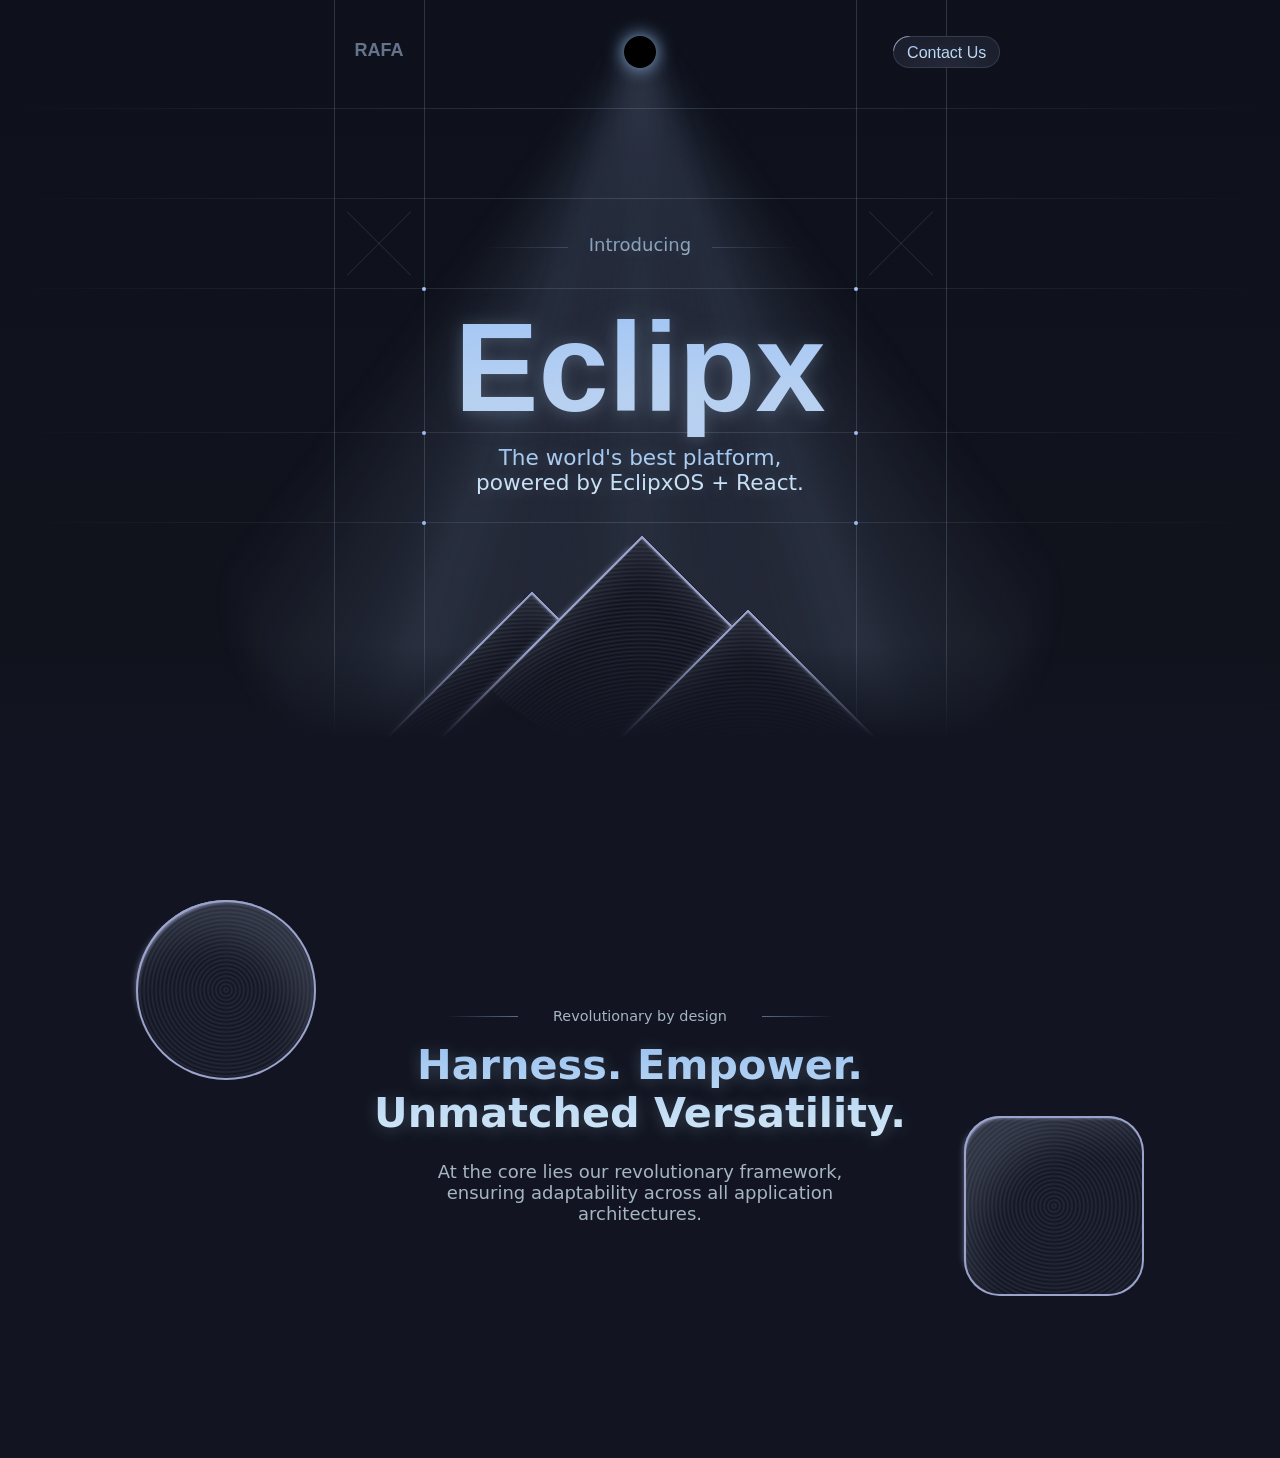
==== index.html @ f361f595 "add css and js" ====
<!DOCTYPE html>
<html lang="fr" dir="ltr">
  <head>
    <meta charset="utf-8">
    <title>test</title>
    <link rel="stylesheet" href="style.css">
  </head>
  <body>
    <!-- design inspired by https://www.authkit.com/ -->
<div class="header">
  <h2><a href="https://codepen.io/RAFA3L" target="_blank" rel="noopener noreferrer">RAFA</a></h2>
  <div class="mid-spot" onclick="document.body.classList.toggle('gold');"></div>
  <button class="contact-btn">
    <span class="glow"></span>
    <span class="contact-btn-content">Contact Us</span>
  </button>

  <div class="spotlight">
    <div></div>
    <div></div>
    <div></div>
  </div>
</div>

<canvas id="particleCanvas"></canvas>

<div class="accent-lines">
  <div>
    <div></div>
    <div></div>
    <div></div>
    <div></div>
    <div></div>
  </div>
  <div>
    <div></div>
    <div></div>
    <div></div>
    <div></div>
  </div>
</div>
<div class="heroSubP">
  <p>Introducing</p>
</div>
<div class="hero">
  <div class="heroT">
    <h2>Eclipx</h2>
    <h2>Eclipx</h2>
  </div>
</div>
<p class="heroP">The world's best platform, <br>
  powered by EclipxOS + React.</p>
<div class="mountains">
  <div></div>
  <div></div>
  <div></div>
</div>
<div class="hero-spacer"></div>

<div class="content-section">
  <div class="content-acc">
    <div></div>
    <div></div>
  </div>
  <p class="subt">Revolutionary by design</p>
  <h3 class="title">Harness. Empower.<br>
    Unmatched Versatility.</h3>
  <p class="subp">At the core lies our revolutionary framework, <br>ensuring adaptability across all application architectures.</p>
</div>
  </body>
</html>
---- style.css ----
@import url('https://fonts.cdnfonts.com/css/hubot-sans');
*{ box-sizing: border-box; -webkit-font-smoothing: antialiased; text-rendering: optimizeLegibility; scroll-behavior: smooth;}
html, body { height: 100%; }

html::-webkit-scrollbar { display: none; }
html { -ms-overflow-style: none; scrollbar-width: none; }

body {
    margin: 0;
    font-family: Untitled Sans, system-ui, -apple-system, BlinkMacSystemFont, Segoe UI, Roboto, Oxygen, Ubuntu, Cantarell, Open Sans, Helvetica Neue, sans-serif;
    background: #05060f linear-gradient(0deg,rgba(216,236,248,.06),rgba(152,192,239,.06));

    font-size: max(calc(var(--_size) * 0.03), 10px);
    --_factor: min(600px, 80vh);
    --_size: min(var(--_factor), 80vw);
}

body.gold .header h2 ,
body.gold p,
body.gold > * > * :not(.contact-btn) {
    filter: invert(1) brightness(4.7);
}
body.gold .header h2 a{
    filter: hue-rotate(0deg);
}
body.gold canvas {
    filter: drop-shadow(2em 4em 0px #d8bd10) drop-shadow(-8em -14em 0px #d8bd10);
}
body.gold .header .spotlight {
    filter: invert(1) brightness(4.7) opacity(0.5);
}
body.gold .mountains > div {
    box-shadow:
    -1em -0.2em 0.4em -1.1em #c2ccff,
    inset 0em 0em 0em 2px #d8a910,
    inset 0.2em 0.3em 0.2em -0.2em #c2ccff,
    inset 10.2em 10.3em 2em -10em #d4e6ff2f;
}

body.gold .content-section,
body.gold .content-section ::before,
body.gold .content-section ::after{
    filter: invert(1) brightness(4.4) opacity(1);
}

h2 {
    font-family: 'Hubot-Sans', sans-serif;
}
h2, p {
    margin: 0; padding: 0;
}
h2 a {
    text-decoration: none;
    color: unset;
}

.header {
    display: flex; width: 100%;
    justify-content: center;
    color: #bad6f7;
    padding: 2em;
    position: absolute;
    top: 0; left: 0; right: 0; margin: 0 auto;

    opacity: 0;
    translate: 0 -1em;
    animation: load 2s ease-in 2s forwards, up 1.4s ease-out 2s forwards;
}
.header > :nth-child(1) {
    font-size: 1em;
    position: absolute; left: 0; right: 29em; margin: 0.2em auto;
    width: fit-content;
}
.header > :nth-child(2) {
    position: absolute; left: 0; right: 0; margin: 0 auto;
    width: fit-content;
}
.header > h2{
    opacity: 0.5;
    cursor: pointer;
    transition: opacity 0.04s ease-in-out;
}
.header > h2:hover {
    opacity: 1;
    text-shadow: 0 2px 16px rgba(174,207,242, 0.6);
    width: fit-content;
}

.header > div.mid-spot {
    width: 1.8em; height: 1.8em;
    border-radius: 50%;
    background: black;
    box-shadow: 0 0 1em 0 #98c0ef;
    cursor: pointer;
    transition: box-shadow 1s ease-in-out;
}
.header > div.mid-spot:hover {
    box-shadow: -0.3em 0.1em 0.2em 0 #d8bd10;
}
body.gold .header > div.mid-spot:hover {
    box-shadow: -0.3em 0.1em 0.2em 0 #98c0ef;
}

body.gold .header > div.mid-spot {
    box-shadow: 0 0 1em 0 #d8bd10;
}

.header > :nth-child(2):hover ~ .spotlight {
    animation: colorize 10s linear infinite;
}
@keyframes colorize {
    0%{filter: hue-rotate(0deg); }
    100% {filter: hue-rotate(-380deg);}
}

button.contact-btn {
    position: absolute; left: min(46em, 60vw); right: 0; margin: 0 auto;
    width: 8em; height: 2.4em;
    cursor: pointer;
    border-radius: 20em;
    border: none;
    transition: background 0.5s, transform 0.5s;

    border: 1px solid #c2ccff33;
    opacity: 1;
    padding-top: 0.3em;

    background: #121521;
    color: #9dc3f7;
    white-space:nowrap;
}
button.contact-btn::before {
    content: ''; display: block; position:absolute; left: 0; top:0; border-radius: 20em;
    width: 100%; height: 100%;
    background: #c2ccff91 radial-gradient(farthest-side at 50% 100%, #c2ccff, transparent);
    opacity: 0.1;
    transition: all 0.4s ease-in-out;
}
button.contact-btn:hover::before {
    background: #c2ccff1e radial-gradient(farthest-side at 50% 100%, #c2ccff, transparent);
    opacity: 0.3;
}
.contact-btn .glow {
    --border-width: 1px;
    --loop-cycle: 24s;
    position: absolute;
    inset: calc(var(--border-width)* -1);
    border-radius: 50px;
    border: var(--border-width) solid transparent;
    -webkit-mask: linear-gradient(transparent, transparent), linear-gradient(white, white);
    mask: linear-gradient(transparent, transparent), linear-gradient(white, white);
    -webkit-mask-clip: padding-box, border-box;
    mask-clip: padding-box, border-box;
    -webkit-mask-composite: source-in, xor;
    mask-composite: intersect;
    pointer-events: none;
}
button.contact-btn:hover .glow {
    --loop-cycle: 2s;
}
.contact-btn .glow::after, .contact-btn .glow::before {
    content: "";
    height: 100%;
    offset-anchor: 100% 50%;
    background: radial-gradient(circle at 50% 50%, hsla(0, 0%, 100%, 0.75), transparent 50%), radial-gradient(circle at 50% 50%, #c2ccff 50%, transparent);
    opacity: 0.4;
    offset-path: rect(0 100% 100% 0 round 33px);
    position: absolute;
    display: inline-block;
    -webkit-animation: loop 4s linear infinite;
    animation: loop var(--loop-cycle) linear infinite;
    aspect-ratio: 1 / 1;
    transition: opacity 1s ease-in-out;
}
.contact-btn .glow::before {
    animation-delay: calc( var(--loop-cycle) / -2 );
}
@keyframes loop {
    100% {
        offset-distance: 100%;
    }
}
.contact-btn-content {
    background: linear-gradient(0deg, #d8ecf8, #98c0ef);
    background-clip: text;
    -webkit-text-fill-color: transparent;
    font-size: 1.2em;
    line-height: 142%;
}
button.contact-btn:hover .glow::after, button.contact-btn:hover .glow::before {
    opacity: 0.6;
}
@keyframes btn-rot {
    0% { rotate: 0deg; }
    100% { rotate: 360deg; }
}

.header .spotlight {
    pointer-events: none;
    position: absolute; left: 0; right: 0; top:0; margin: 0 auto;
    transition: filter 1s ease-in-out;

    height: 42em; width: 100%;
    overflow: hidden;
}
.header .spotlight > div {
    border-radius: 0 0 50% 50%;
    position: absolute; left: 0; right: 0; margin: 0 auto;
    top: 3em;
    width: 30em; height: max(42em, 86vh);
    background-image: conic-gradient(from 0deg at 50% -5%, transparent 45%, rgba(124, 145, 182, .3) 49%, rgba(124, 145, 182, .5) 50%, rgba(124, 145, 182, .3) 51%, transparent 55%);
    transform-origin: 50% 0;
    filter: blur(15px) opacity(0.5);
    z-index: -1;
    animation: load 2s ease-in-out forwards, loadrot 2s ease-in-out forwards, spotlight 21s ease-in-out infinite reverse;
}
.header .spotlight > div:nth-child(1){
    rotate: 20deg;
    animation: load 2s ease-in-out forwards, loadrot 2s ease-in-out forwards, spotlight 17s ease-in-out infinite;
}
.header .spotlight > div:nth-child(2){
    rotate: -20deg;
    animation: load 2s ease-in-out forwards, loadrot 2s ease-in-out forwards, spotlight 14s ease-in-out infinite;
}
@keyframes loadrot {
    0% { rotate: 0deg; scale: 0;}
    100% { scale: 1;}
}
@keyframes spotlight {
    0% {
        transform: rotateZ(0deg) scale(1);
        filter: blur(15px) opacity(0.5);
    }
    20% {
        transform: rotateZ(-1deg) scale(1.2);
        filter: blur(16px) opacity(0.6);
    }
    40% {
        transform: rotateZ(2deg) scale(1.3);
        filter: blur(14px) opacity(0.4);
    }
    60% {
        transform: rotateZ(-2deg) scale(1.2);
        filter: blur(15px) opacity(0.6);
    }
    80% {
        transform: rotateZ(1deg) scale(1.1);
        filter: blur(13px) opacity(0.4);
    }
    100% {
        transform: rotateZ(0deg) scale(1);
        filter: blur(15px) opacity(0.5);
    }
}

canvas#particleCanvas {
    position: absolute; pointer-events: none;
    animation: load 0.4s ease-in-out forwards;
    z-index: 1;
    width: 100%;
}

p {
    font-size: 1.5em;
}

.hero {
    width: 100%;
    height: 100%;
    max-height: 140px;
    position: absolute; top: 16em;
}

.heroT {
    position: absolute; left: 0; right: 0; margin: auto;
    height: 20em;
    padding-top: 2em;
    translate: 0 -1.6em;
    opacity: 0;
    animation: load 2s ease-in-out 0.6s forwards;
}
@keyframes load {
    0% { opacity: 0;}
    100% { opacity: 1;}
}
.heroT > h2 {
    position: absolute;left: 0; right: 0; margin: auto;
    width: fit-content;

    font-size: 7em;
    font-weight: 600;
    color: #9dc3f7;
    background:
    radial-gradient( 2em 2em at 50% 50%,
        transparent calc(var(--p) - 2em),
        #fff calc(var(--p) - 1em),
        #fff calc(var(--p) - 0.4em),
        transparent var(--p)
    ),
    linear-gradient(0deg, #bad1f1 30%, #9dc3f7 100%);
    background-clip: text;
    -webkit-background-clip: text;
    -webkit-text-fill-color: transparent;
    text-shadow: 0 2px 16px rgba(174,207,242,.24);

    --p:0%;
    transition:--p 3s linear;

    animation: pulse 10s linear 1.2s infinite;
}

.heroT h2:nth-child(2) {
    background:
    radial-gradient( 2em 2em at 50% 50%,
        transparent calc(var(--p) - 2em),
        transparent calc(var(--p) - 1em),
        #fff calc(var(--p) - 1em),
        #fff calc(var(--p) - 0.4em),
        transparent calc(var(--p) - 0.4em),
        transparent var(--p)
    );
    background-clip: text;
    -webkit-background-clip: text;
    -webkit-text-fill-color: transparent;
    filter: blur(16px) opacity(0.4);
}
@keyframes pulse {
    0% { --p:0%; }
    50% { --p:300%;}
    100% { --p:300%;}
}
@property --p {
    syntax: '<percentage>';
    inherits: false;
    initial-value: 0%;
}

.heroP {
    font-size: 1.2em;
    position: absolute; left: 0; right: 0; top: 20.6em; margin: auto;
    height: fit-content; width: fit-content; text-align: center;
    opacity: 0;
    translate: 0 1em;
    animation: load 2s ease-out 2s forwards, up 1.4s ease-out 2s forwards;
    color: #d8ecf8;
    text-shadow: 0 2px 16px rgba(174,207,242,.24);
    background: linear-gradient(0deg, #d8ecf8 0, #98c0ef 100%);
    background-clip: text;
    -webkit-background-clip: text;
    -webkit-text-fill-color: transparent;
}
@keyframes up {
    100% { translate: 0; }
}

.heroSubP {
    position: absolute; left: 0; right: 0; top: 13em; margin: auto;
    height: fit-content;
    opacity: 0;
    translate: 0 -1em;
    animation: load3 2s ease-in 0s forwards, up 1.4s ease-out 0s forwards;
}
@keyframes load3 {
    0% { opacity: 0;}
    100% { opacity: 0.7;}
}
.heroSubP p {
    font-size: 1em;
    position: relative; width: fit-content; margin: auto;
    color: #d8ecf8;
    text-shadow: 0 2px 16px rgba(174,207,242,.24);
    background: linear-gradient(0deg, #d8ecf8 0, #98c0ef 100%);
    background-clip: text;
    -webkit-background-clip: text;
    -webkit-text-fill-color: transparent;
}
.heroSubP p::before,
.heroSubP p::after {
    position: absolute; top: 60%;
    display: block; content: '';
    width: 5em; height: 1px;
    opacity: 0;
    animation: load2 1.4s ease-in-out 0s forwards, up 1.4s ease-out 0s forwards;
}
@keyframes load2 {
    0% { opacity: 0;}
    100% { opacity: 0.3;}
}
.heroSubP p::before{
    background: linear-gradient( -90deg, #9dc3f7 0%, transparent 100%);
    right: 120%;
    translate: -5em 0;
}
.heroSubP p::after {
    background: linear-gradient( 90deg, #9dc3f7 0%, transparent 100%);
    left: 120%;
    translate: 5em 0;
}

.accent-lines {
    pointer-events: none;
    position: absolute; top: 0; left: 0; right: 0;
    width: 100%; height: 42em;
    z-index: -2;
    --accent-lines-clr: rgba(186, 215, 247, .18);
}
.accent-lines > div {
    position: absolute; top: 0; right: 0; left: 0; margin: auto;
    height: 100%; width: 100%;
}
.accent-lines > div:nth-child(1) > div{
    position: absolute; top: 0; right: 0; left: 0; margin: auto;
    width: 100%; height: 1px;
    background: linear-gradient(90deg, transparent, var(--accent-lines-clr), transparent);
    opacity: 0; scale: 0;
    animation: accentload 2s ease-out 2.4s forwards;
}
.accent-lines > div:nth-child(1) > div:nth-child(1){ top: 6em; }
.accent-lines > div:nth-child(1) > div:nth-child(2){ top: 11em; }
.accent-lines > div:nth-child(1) > div:nth-child(3){ top: 16em; }
.accent-lines > div:nth-child(1) > div:nth-child(4){ top: 24em; }
.accent-lines > div:nth-child(1) > div:nth-child(5){ top: 29em; }
.accent-lines > div:nth-child(2) > div{
    position: absolute; top: 0; right: 0; left: 0; margin: auto;
    width: 1px; height: 100%;
    background: var(--accent-lines-clr);
}
@keyframes accentload {
    0% {
        opacity: 0; scale: 0;
    }
    100% {
        opacity: 1; scale: 1;
    }
}

.accent-lines > div:nth-child(2) > div {
    opacity: 0; scale: 0;
    animation: accentload 2s ease-out 2s forwards;
}
.accent-lines > div:nth-child(2) > div:nth-child(1){ left: 24em; }
.accent-lines > div:nth-child(2) > div:nth-child(2){ left: 34em; }
.accent-lines > div:nth-child(2) > div:nth-child(3){ right: 24em; }
.accent-lines > div:nth-child(2) > div:nth-child(4){ right: 34em; }

.accent-lines > div:nth-child(1) > div::before,
.accent-lines > div:nth-child(1) > div::after {
    content: ''; display: none; position: absolute;
    width: 0.2em; height: 0.2em; border-radius: 1em;
    background: #9dc3f7;
    left: 0; right: 0; margin: auto;
    translate: 0 -1px;

    opacity: 0; scale: 0;
    animation: accentload 2s ease-out 4.4s forwards;
}

.accent-lines > div:nth-child(1) > div:nth-child(3)::before{ display: block; left: 24em; }
.accent-lines > div:nth-child(1) > div:nth-child(3)::after{ display: block; right: 24em; }
.accent-lines > div:nth-child(1) > div:nth-child(4)::before{ display: block; left: 24em; }
.accent-lines > div:nth-child(1) > div:nth-child(4)::after{ display: block; right: 24em; }
.accent-lines > div:nth-child(1) > div:nth-child(5)::before{ display: block; left: 24em; }
.accent-lines > div:nth-child(1) > div:nth-child(5)::after{ display: block; right: 24em; }

.accent-lines > div:nth-child(1) > div:nth-child(2)::before,
.accent-lines > div:nth-child(1) > div:nth-child(2)::after{
    display: block; width: 5em; height: 1px; border-radius: 0; opacity: 0.12;
}
.accent-lines > div:nth-child(1) > div:nth-child(2)::before{
    right: 24em; rotate: 45deg; translate: -2.5em 2.5em;
}
.accent-lines > div:nth-child(1) > div:nth-child(2)::after{
    right: 24em; rotate: -45deg; translate: -2.5em 2.5em;
}
.accent-lines > div:nth-child(1) > div:nth-child(1)::before,
.accent-lines > div:nth-child(1) > div:nth-child(1)::after{
    display: block; width: 5em; height: 1px; border-radius: 0; opacity: 0.12;
}
.accent-lines > div:nth-child(1) > div:nth-child(1)::before{
    left: 24em; rotate: 45deg; translate: 2.5em 7.5em;
}
.accent-lines > div:nth-child(1) > div:nth-child(1)::after{
    left: 24em; rotate: -45deg; translate: 2.5em 7.5em;
}

.accent-lines > div:nth-child(1) > div:nth-child(2)::before,
.accent-lines > div:nth-child(1) > div:nth-child(2)::after {
    opacity: 0; scale: 0;
    animation: accentload2 2s ease-out 2.4s forwards;
}
.accent-lines > div:nth-child(1) > div:nth-child(1)::before,
.accent-lines > div:nth-child(1) > div:nth-child(1)::after {
    opacity: 0; scale: 0;
    animation: accentload3 2s ease-out 2.4s forwards;
}
@keyframes accentload2 {
    0% {
        opacity: 0; scale: 0; transform: rotate(360deg);
    }
    50% { scale: 0; }
    100% {
        opacity: 0.12; scale: 1; transform: rotate(0deg);
    }
}
@keyframes accentload3 {
    0% {
        opacity: 0; scale: 0; transform: rotate(-360deg);
    }
    50% { scale: 0; }
    100% {
        opacity: 0.12; scale: 1; transform: rotate(0deg);
    }
}

.mountains {
    position: absolute; left: 0; right: 0; top: 31em; margin: auto;
    width: 100%; height: 10em;
    pointer-events: none;
}
.mountains::before {
    content: ''; display: block;
    width: 100%; height: 500%;
    position: absolute; top: 0%;
    background: linear-gradient(90deg, #121521 0%, transparent 50%);
    background: linear-gradient(0deg, #121521 80%, transparent 90%);
    z-index: 2;
}
.mountains > div {
    box-shadow:
    -1em -0.2em 0.4em -1.1em #c2ccff,
    inset 0em 0em 0em 2px #c2ccff,
    inset 0.2em 0.3em 0.2em -0.2em #c2ccff,
    inset 10.2em 10.3em 2em -10em #d4e6ff2f;
    background: #121521;
    z-index: 1;
    filter: brightness(0.8);
    position: absolute; left: 0; right: 0; margin: auto;
    width: 20em; height: 20em;
    rotate: 45deg;
}
.mountains > div:nth-child(1) {
    bottom: -240%;
    translate: -6em 2em;
    animation: mountainload1 2s ease-out 2.4s forwards;
}
.mountains > div:nth-child(2) {
    bottom: -240%;
    translate: -2em 0em;
    width: 14em; height: 20em;
    animation: mountainload2 2s ease-out 2.2s forwards;
}
.mountains > div:nth-child(3) {
    bottom: -240%;
    translate: 6em 3em;
    animation: mountainload1 2s ease-out 2s forwards;
}
@keyframes mountainload1 {
    0% { bottom: -240%; }
    100% { bottom: -140%; }
}
@keyframes mountainload2 {
    0% { bottom: -240%; }
    100% { bottom: -108%; }
}
.mountains > div::before {
    content: ''; display: block;
    background: repeating-radial-gradient( at 100% 100%, transparent 0%, #c2ccff22 2px, transparent 4px);
    width: 12em; height: 12em;
    position: absolute;
    left: 0; top: 0;
    border-bottom-right-radius: 100%;
}

.hero-spacer {
    height: 40em;
    pointer-events: none;
}

.content-section {
    position: relative;
    z-index: 1112;
    color: #fff;
    width: 100%;
    text-align: center;
    padding: 16em 0 12em 0;
    overflow: hidden;
}

.content-section p.subt {
    color: #d8ecf8be;
    font-size: 0.8em;
    font-weight: 200;
    position: relative;
    width: fit-content;
    margin: auto;
}
.content-section h3 {
    margin: 0.4em 0 0.6em 0;
    font-size: 2.3em;
    font-weight: 600;
    color: #d8ecf8;
    text-shadow: 0 2px 16px rgba(174,207,242,.24);
    background: linear-gradient(0deg, #d8ecf8 0, #98c0ef 100%);
    background-clip: text;
    -webkit-background-clip: text;
    -webkit-text-fill-color: transparent;
}
.content-section p.subp {
    color: #d8ecf8be;
    font-size: 1em;
    font-weight: 400;
    max-width: 26em;
    margin: auto;
}

.content-section p.subt::before,
.content-section p.subt::after {
    position: absolute; top: 60%;
    display: block; content: '';
    width: 5em; height: 1px;
    opacity: 0.5;
}
.content-section p.subt::before{
    background: linear-gradient( -90deg, #9dc3f7 0%, transparent 100%);
    right: 120%;
    top: 50%;
}
.content-section p.subt::after {
    background: linear-gradient( 90deg, #9dc3f7 0%, transparent 100%);
    left: 120%;
    top: 50%;
}

.content-section .content-acc {
    position: absolute;
    left: 0; right: 0; top: 25%; margin: auto;
    display: flex; justify-content: center;
}
.content-section .content-acc div{
    width: 10em; height: 10em;
    border-radius: 50%;
    box-shadow:
    -1em -0.2em 0.4em -1.1em #c2ccff,
    inset 0em 0em 0em 2px #c2ccff,
    inset 0.2em 0.3em 0.2em -0.2em #c2ccff,
    inset -1.2em 2.3em 2em -0.5em #d4e6ff2f;
    background: #121521;
    z-index: 1;
    filter: brightness(0.8);
    background: repeating-radial-gradient( at 50% 50%, transparent 0%, #c2ccff22 2px, transparent 4px);
    translate: -18em;
}
.content-section .content-acc div:nth-child(2){
    translate: 18em 12em;
    border-radius: 2em;
    box-shadow:
    -1em -0.2em 0.4em -1.1em #c2ccff,
    inset 0em 0em 0em 2px #c2ccff,
    inset 0.2em 0.3em 0.2em -0.2em #c2ccff,
    inset 10.8em 11.3em 2em -10.5em #d4e6ff2f;
}
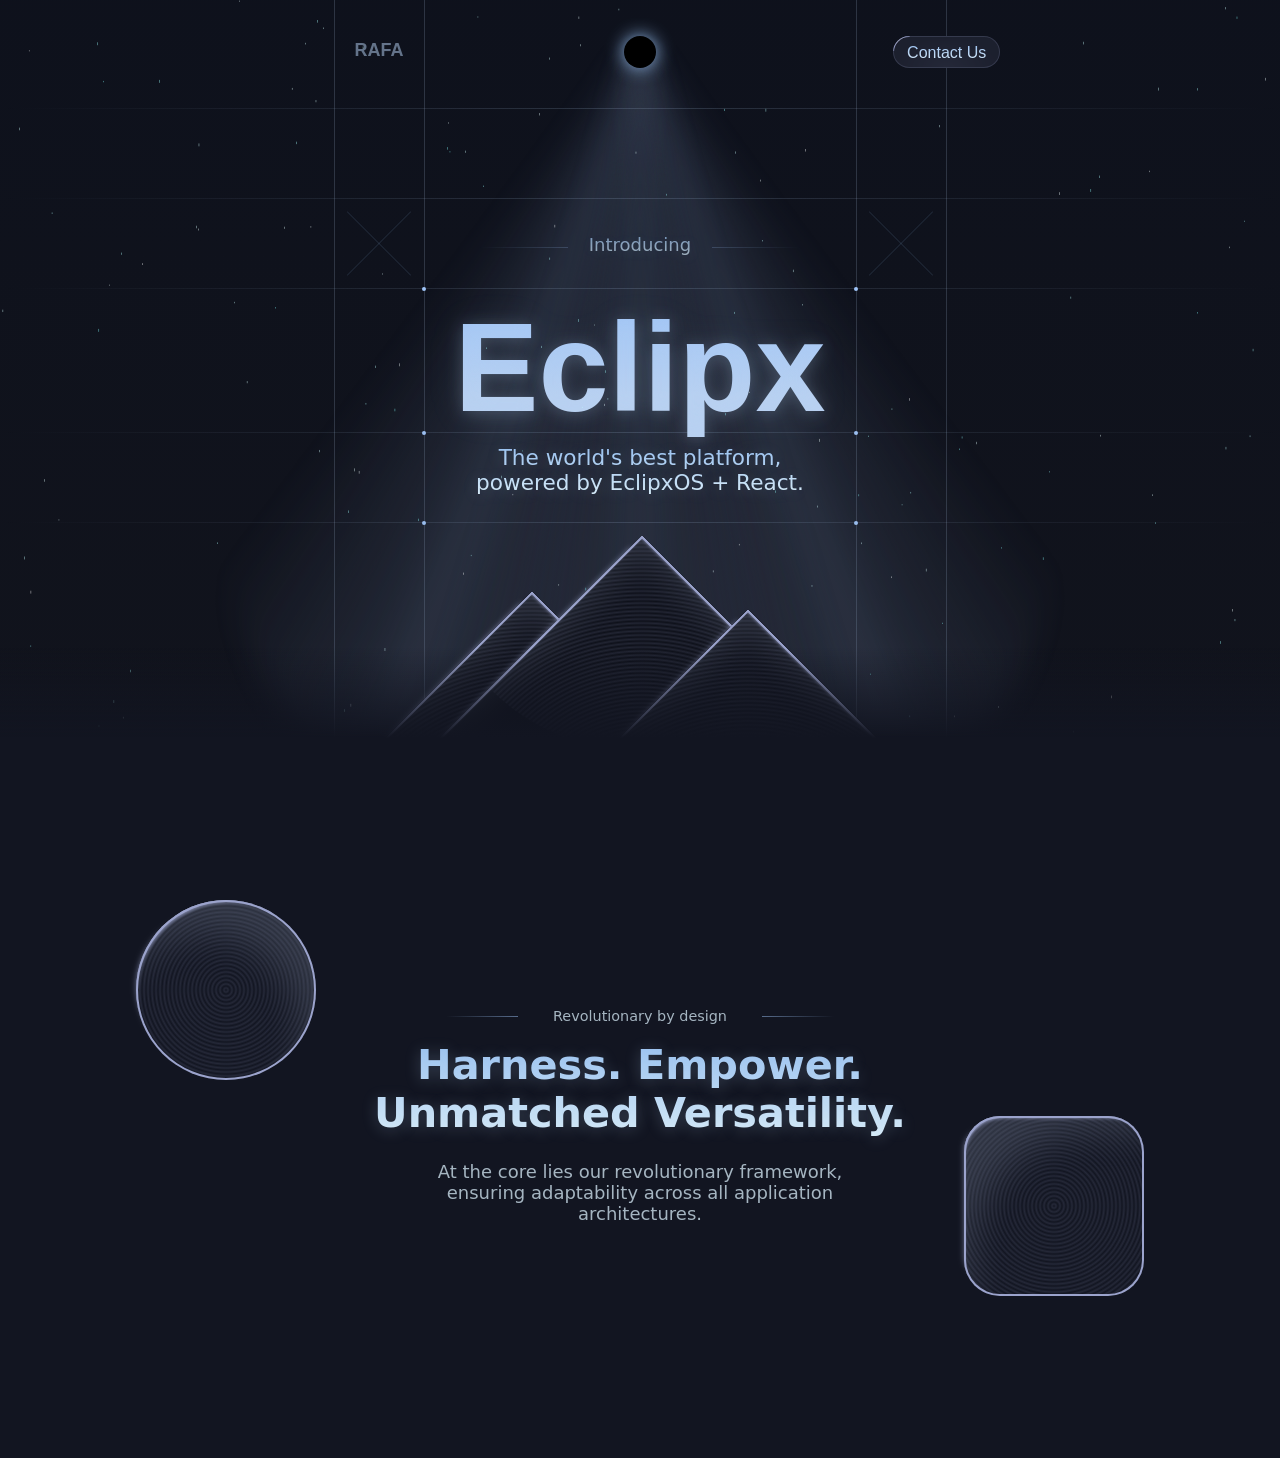
==== commit e0b2964c: "merge js" ====
--- a/index.html
+++ b/index.html
@@ -67,5 +67,6 @@
     Unmatched Versatility.</h3>
   <p class="subp">At the core lies our revolutionary framework, <br>ensuring adaptability across all application architectures.</p>
 </div>
+<script src="code.js"></script>
   </body>
 </html>
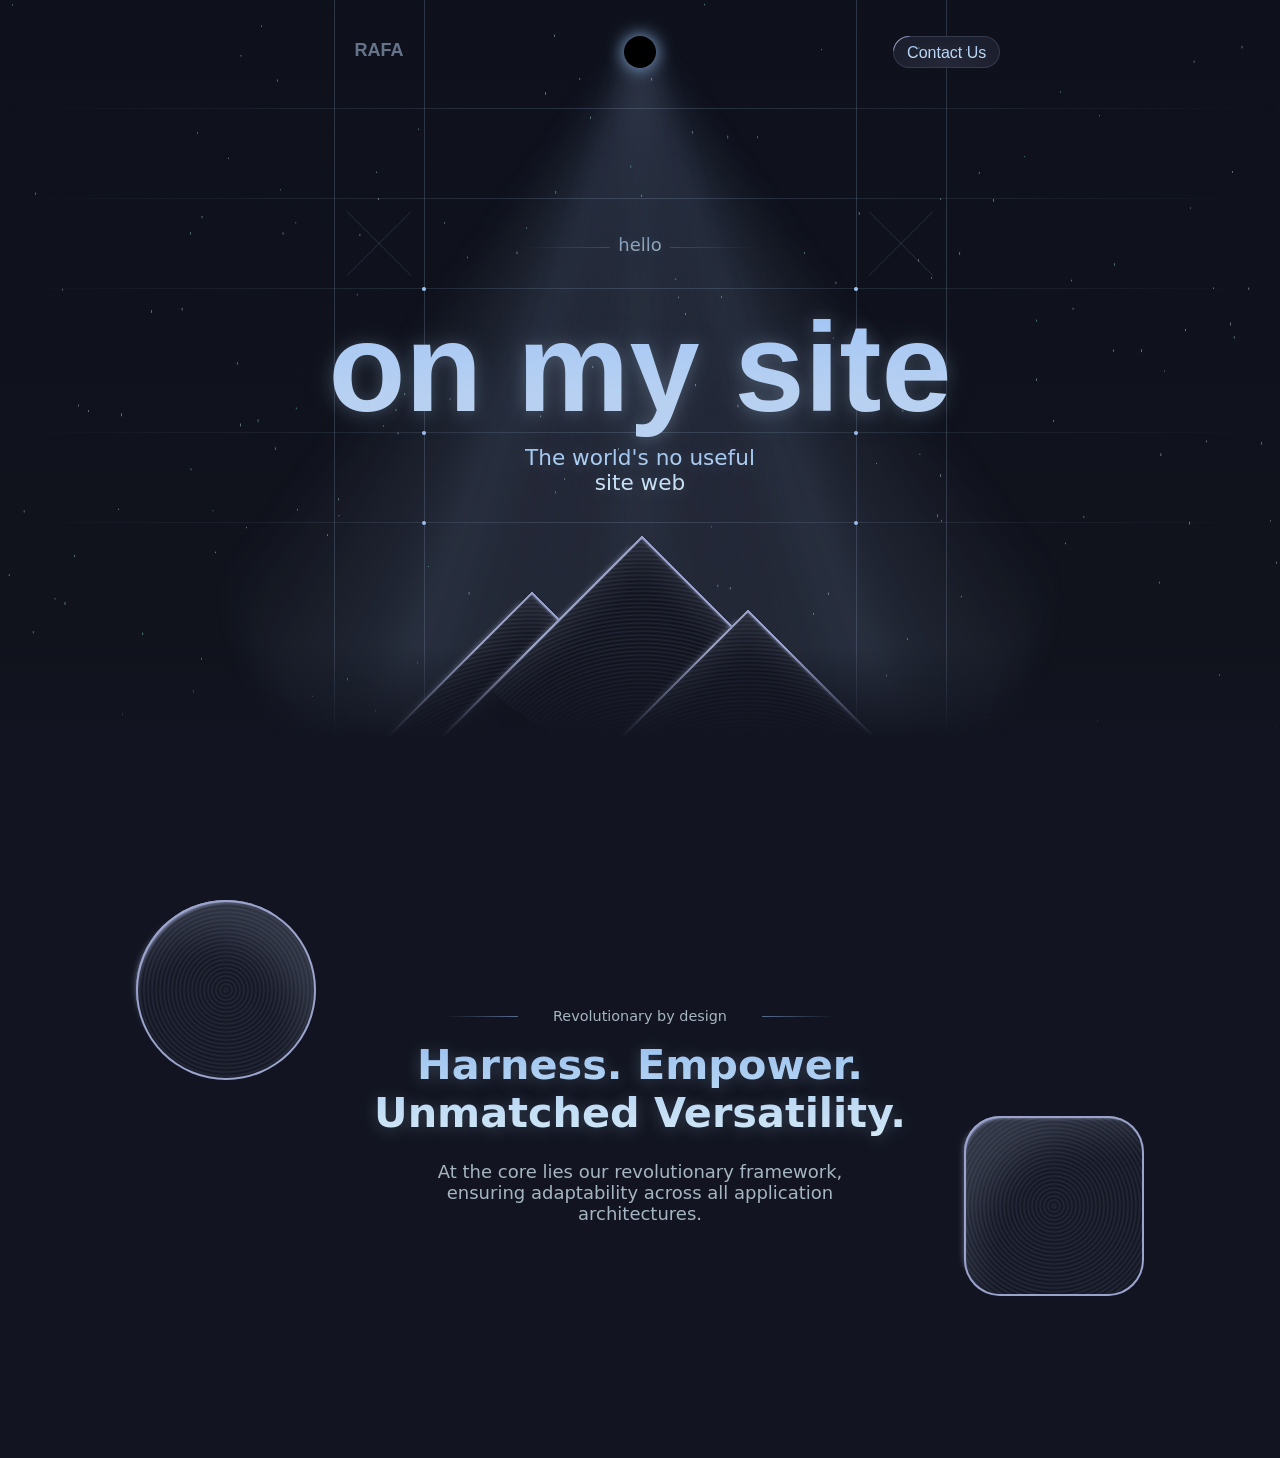
==== commit 79f4cca0: "test" ====
--- a/index.html
+++ b/index.html
@@ -40,16 +40,16 @@
   </div>
 </div>
 <div class="heroSubP">
-  <p>Introducing</p>
+  <p>hello</p>
 </div>
 <div class="hero">
   <div class="heroT">
-    <h2>Eclipx</h2>
-    <h2>Eclipx</h2>
+    <h2>on my site</h2>
+    <h2>on my site</h2>
   </div>
 </div>
-<p class="heroP">The world's best platform, <br>
-  powered by EclipxOS + React.</p>
+<p class="heroP">The world's no useful<br>
+site web</p>
 <div class="mountains">
   <div></div>
   <div></div>
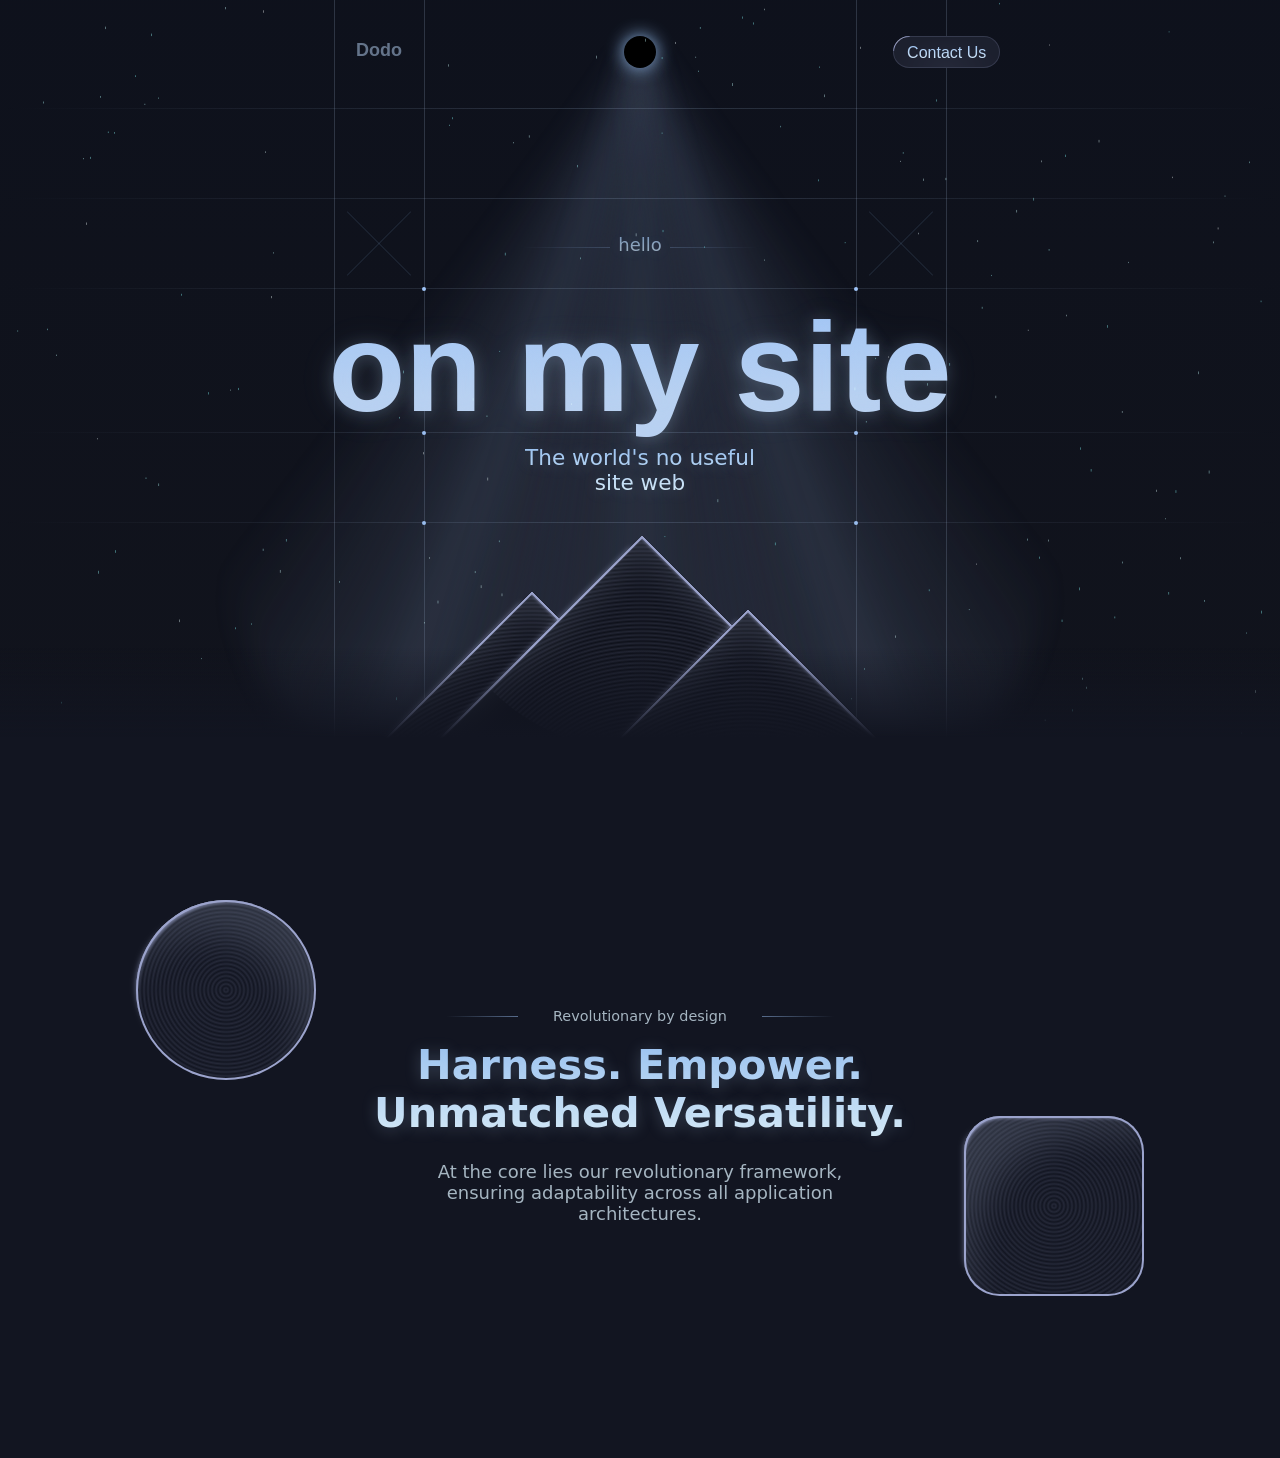
==== commit 7366129f: "Update index.html" ====
--- a/index.html
+++ b/index.html
@@ -8,7 +8,7 @@
   <body>
     <!-- design inspired by https://www.authkit.com/ -->
 <div class="header">
-  <h2><a href="https://codepen.io/RAFA3L" target="_blank" rel="noopener noreferrer">RAFA</a></h2>
+  <h2><a href="pornhub.com" target="_blank" rel="noopener noreferrer">Dodo</a></h2>
   <div class="mid-spot" onclick="document.body.classList.toggle('gold');"></div>
   <button class="contact-btn">
     <span class="glow"></span>
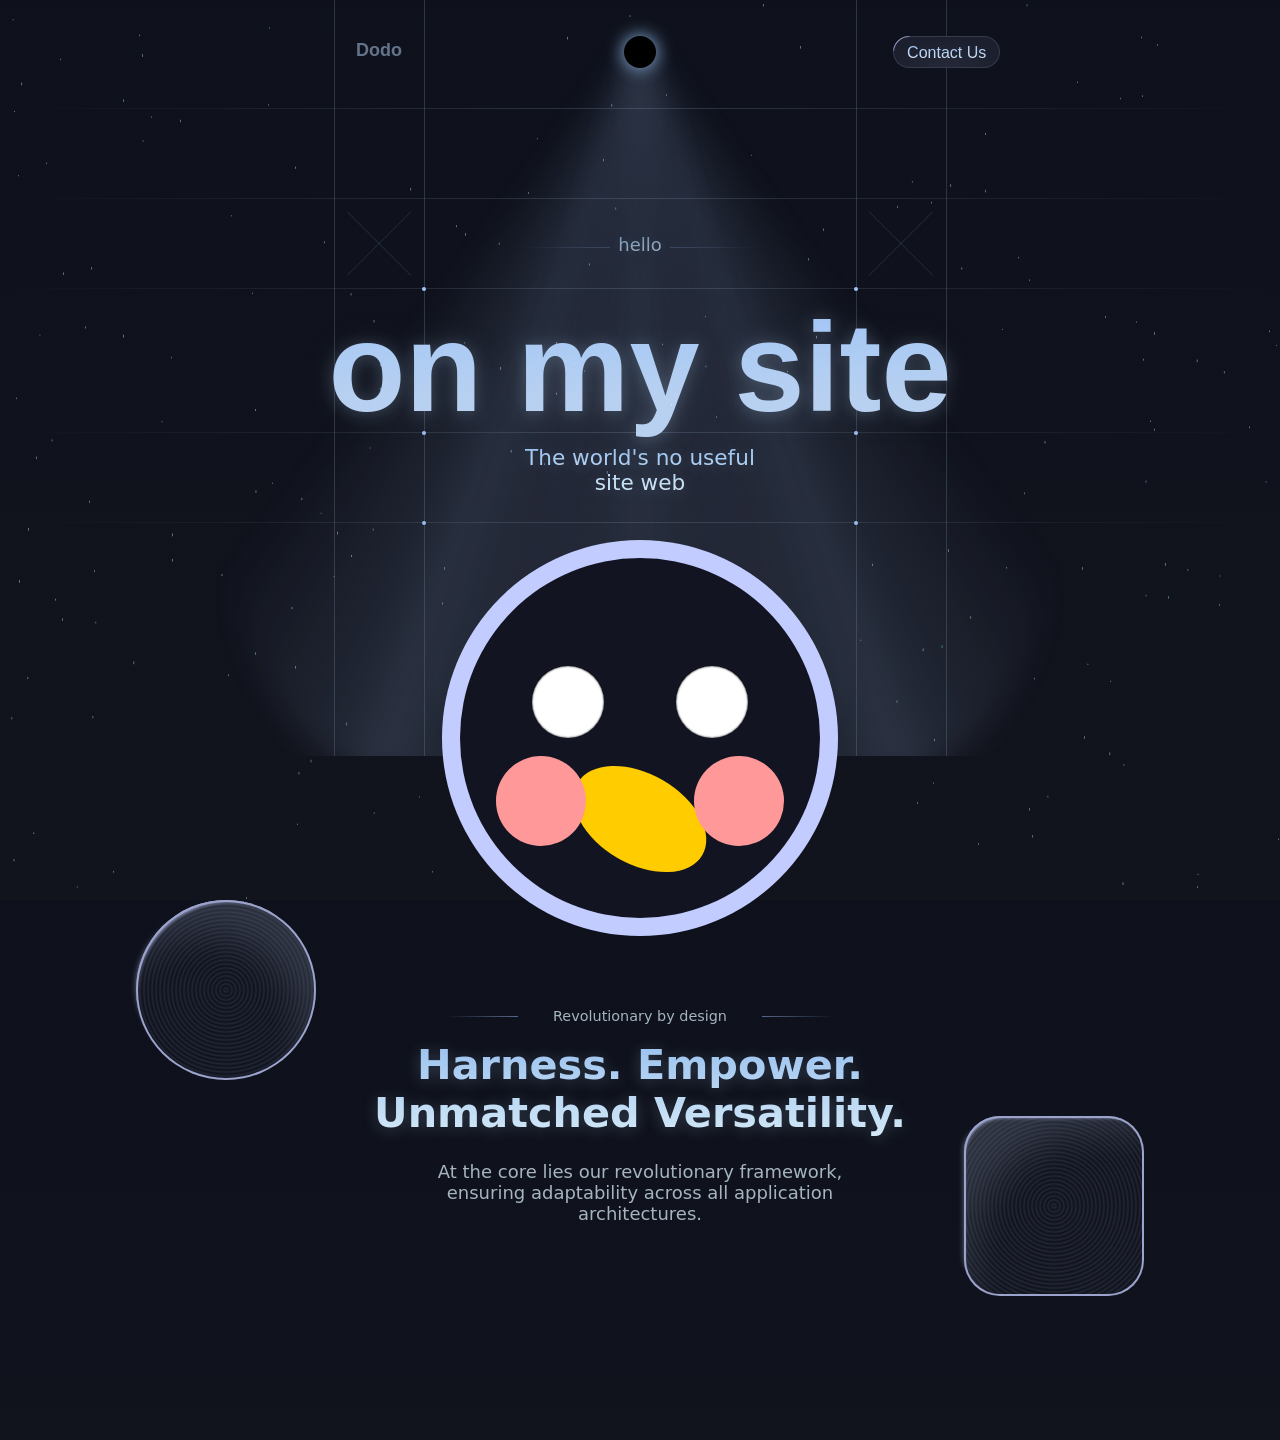
==== commit f84a928e: "dodoificationn" ====
--- a/index.html
+++ b/index.html
@@ -50,11 +50,14 @@
 </div>
 <p class="heroP">The world's no useful<br>
 site web</p>
-<div class="mountains">
-  <div></div>
-  <div></div>
-  <div></div>
+<div class="dodo">
+    <div class="beak"></div>
+    <div class="eye"></div>
+    <div class="eye eye-left"></div>
+    <div class="cheek cheek-left"></div>
+    <div class="cheek cheek-right"></div>
 </div>
+
 <div class="hero-spacer"></div>
 
 <div class="content-section">
--- a/style.css
+++ b/style.css
@@ -512,63 +512,70 @@
     }
 }
 
-.mountains {
-    position: absolute; left: 0; right: 0; top: 31em; margin: auto;
-    width: 100%; height: 10em;
-    pointer-events: none;
-}
-.mountains::before {
-    content: ''; display: block;
-    width: 100%; height: 500%;
-    position: absolute; top: 0%;
-    background: linear-gradient(90deg, #121521 0%, transparent 50%);
-    background: linear-gradient(0deg, #121521 80%, transparent 90%);
-    z-index: 2;
-}
-.mountains > div {
-    box-shadow:
-    -1em -0.2em 0.4em -1.1em #c2ccff,
-    inset 0em 0em 0em 2px #c2ccff,
-    inset 0.2em 0.3em 0.2em -0.2em #c2ccff,
-    inset 10.2em 10.3em 2em -10em #d4e6ff2f;
+.dodo {
+    position: absolute;
+    left: 0;
+    right: 0;
+    top: 31em;
+    margin: auto;
+    width: 20em;
+    height: 20em;
     background: #121521;
+    border-radius: 50%;
     z-index: 1;
-    filter: brightness(0.8);
-    position: absolute; left: 0; right: 0; margin: auto;
-    width: 20em; height: 20em;
-    rotate: 45deg;
-}
-.mountains > div:nth-child(1) {
-    bottom: -240%;
-    translate: -6em 2em;
-    animation: mountainload1 2s ease-out 2.4s forwards;
-}
-.mountains > div:nth-child(2) {
-    bottom: -240%;
-    translate: -2em 0em;
-    width: 14em; height: 20em;
-    animation: mountainload2 2s ease-out 2.2s forwards;
-}
-.mountains > div:nth-child(3) {
-    bottom: -240%;
-    translate: 6em 3em;
-    animation: mountainload1 2s ease-out 2s forwards;
-}
-@keyframes mountainload1 {
-    0% { bottom: -240%; }
-    100% { bottom: -140%; }
-}
-@keyframes mountainload2 {
-    0% { bottom: -240%; }
-    100% { bottom: -108%; }
-}
-.mountains > div::before {
-    content: ''; display: block;
-    background: repeating-radial-gradient( at 100% 100%, transparent 0%, #c2ccff22 2px, transparent 4px);
-    width: 12em; height: 12em;
-    position: absolute;
-    left: 0; top: 0;
-    border-bottom-right-radius: 100%;
+    display: flex;
+    justify-content: center;
+    align-items: center;
+    box-shadow: 0 0 0 1em #c2ccff; /* adds some light to the overall shape */
+}
+
+.dodo .beak {
+    position: absolute;
+    background: #ffcc00;
+    width: 8em;
+    height: 5em;
+    border-radius: 50%;
+    transform: rotate(30deg);
+    top: 60%;
+    left: 50%;
+    margin-left: -4em; /* Centering the beak */
+}
+
+.dodo .eye {
+    position: absolute;
+    background: #fff;
+    width: 4em;
+    height: 4em;
+    border-radius: 50%;
+    box-shadow: inset 0 0 2px #000;
+}
+
+.dodo .eye-left {
+    top: 30%;
+    left: 20%;
+}
+
+.dodo .eye {
+    top: 30%;
+    right: 20%;
+}
+
+.dodo .cheek {
+    position: absolute;
+    background: #ff9999;
+    width: 5em;
+    height: 5em;
+    border-radius: 50%;
+}
+
+.dodo .cheek-left {
+    bottom: 20%;
+    left: 10%;
+}
+
+.dodo .cheek-right {
+    bottom: 20%;
+    right: 10%;
 }
 
 .hero-spacer {
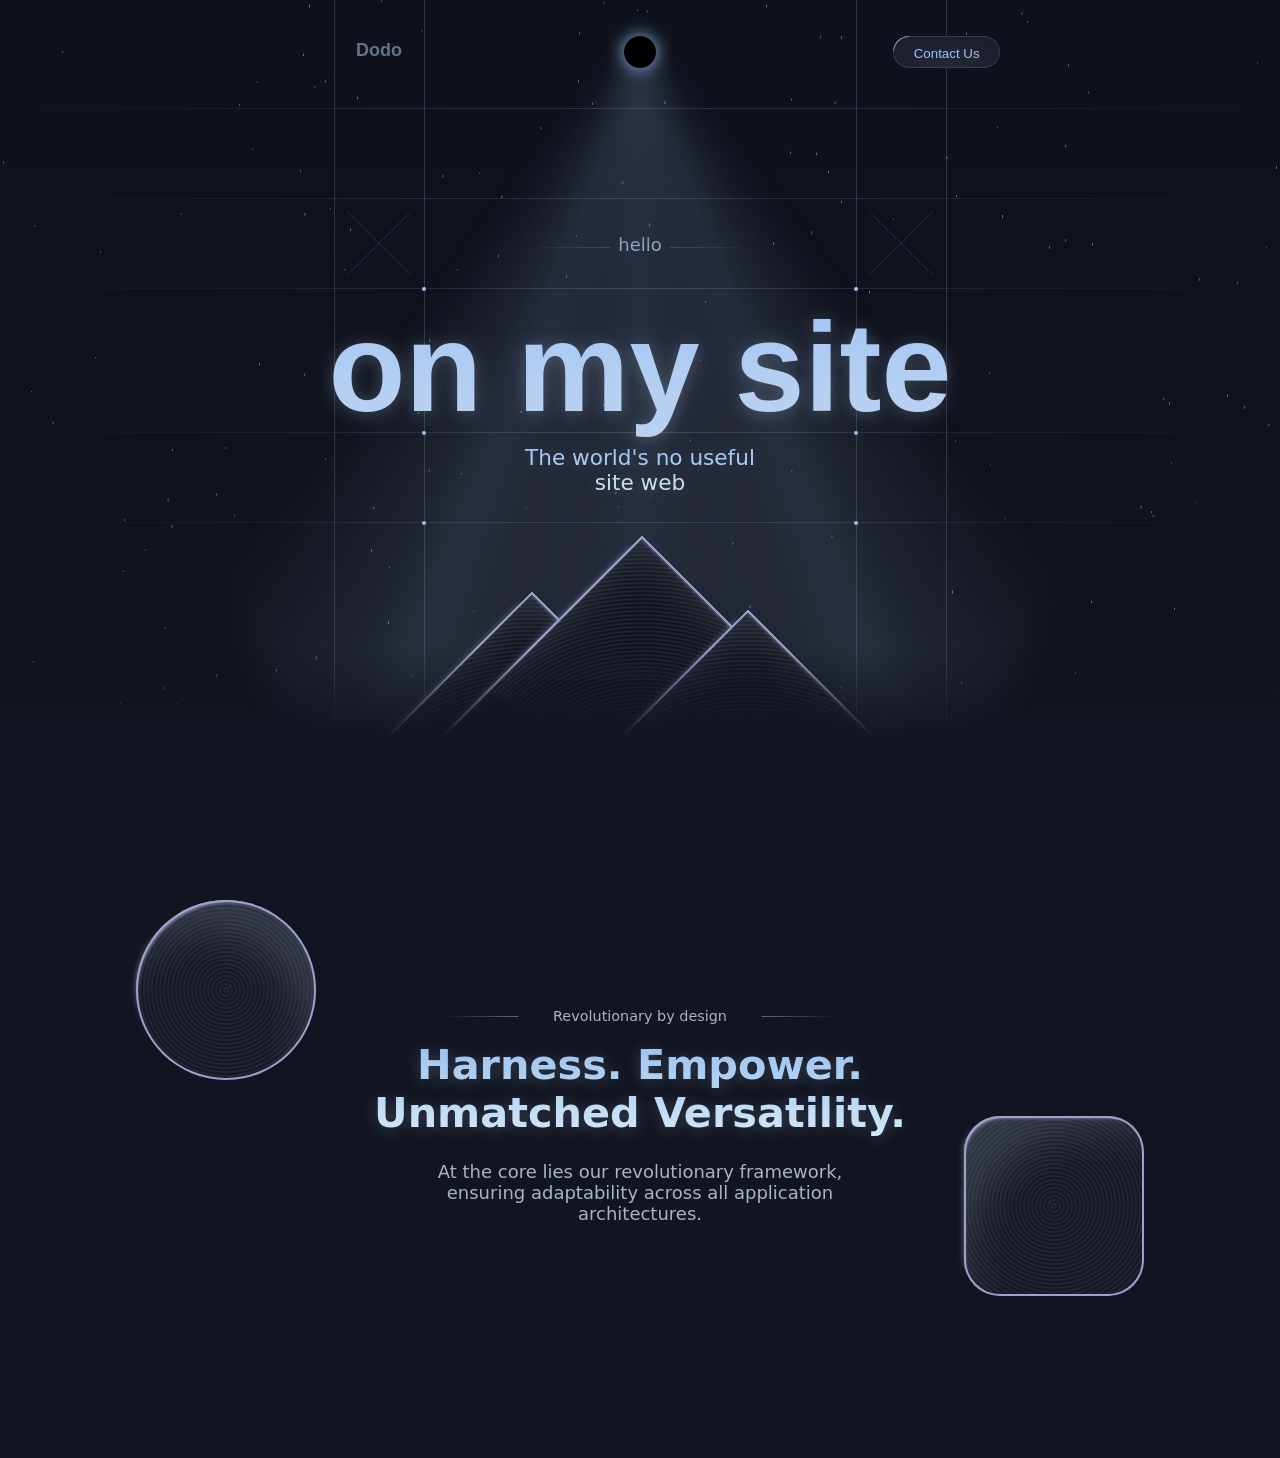
==== commit a789d68b: "Update index.html" ====
--- a/index.html
+++ b/index.html
@@ -12,7 +12,7 @@
   <div class="mid-spot" onclick="document.body.classList.toggle('gold');"></div>
   <button class="contact-btn">
     <span class="glow"></span>
-    <span class="contact-btn-content">Contact Us</span>
+    <span clacomss="contact-btn-content">Contact Us</span>
   </button>
 
   <div class="spotlight">
@@ -50,14 +50,11 @@
 </div>
 <p class="heroP">The world's no useful<br>
 site web</p>
-<div class="dodo">
-    <div class="beak"></div>
-    <div class="eye"></div>
-    <div class="eye eye-left"></div>
-    <div class="cheek cheek-left"></div>
-    <div class="cheek cheek-right"></div>
+<div class="mountains">
+  <div></div>
+  <div></div>
+  <div></div>
 </div>
-
 <div class="hero-spacer"></div>
 
 <div class="content-section">
--- a/style.css
+++ b/style.css
@@ -512,70 +512,63 @@
     }
 }
 
-.dodo {
+.mountains {
+    position: absolute; left: 0; right: 0; top: 31em; margin: auto;
+    width: 100%; height: 10em;
+    pointer-events: none;
+}
+.mountains::before {
+    content: ''; display: block;
+    width: 100%; height: 500%;
+    position: absolute; top: 0%;
+    background: linear-gradient(90deg, #121521 0%, transparent 50%);
+    background: linear-gradient(0deg, #121521 80%, transparent 90%);
+    z-index: 2;
+}
+.mountains > div {
+    box-shadow:
+    -1em -0.2em 0.4em -1.1em #c2ccff,
+    inset 0em 0em 0em 2px #c2ccff,
+    inset 0.2em 0.3em 0.2em -0.2em #c2ccff,
+    inset 10.2em 10.3em 2em -10em #d4e6ff2f;
+    background: #121521;
+    z-index: 1;
+    filter: brightness(0.8);
+    position: absolute; left: 0; right: 0; margin: auto;
+    width: 20em; height: 20em;
+    rotate: 45deg;
+}
+.mountains > div:nth-child(1) {
+    bottom: -240%;
+    translate: -6em 2em;
+    animation: mountainload1 2s ease-out 2.4s forwards;
+}
+.mountains > div:nth-child(2) {
+    bottom: -240%;
+    translate: -2em 0em;
+    width: 14em; height: 20em;
+    animation: mountainload2 2s ease-out 2.2s forwards;
+}
+.mountains > div:nth-child(3) {
+    bottom: -240%;
+    translate: 6em 3em;
+    animation: mountainload1 2s ease-out 2s forwards;
+}
+@keyframes mountainload1 {
+    0% { bottom: -240%; }
+    100% { bottom: -140%; }
+}
+@keyframes mountainload2 {
+    0% { bottom: -240%; }
+    100% { bottom: -108%; }
+}
+.mountains > div::before {
+    content: ''; display: block;
+    background: repeating-radial-gradient( at 100% 100%, transparent 0%, #c2ccff22 2px, transparent 4px);
+    width: 12em; height: 12em;
     position: absolute;
-    left: 0;
-    right: 0;
-    top: 31em;
-    margin: auto;
-    width: 20em;
-    height: 20em;
-    background: #121521;
-    border-radius: 50%;
-    z-index: 1;
-    display: flex;
-    justify-content: center;
-    align-items: center;
-    box-shadow: 0 0 0 1em #c2ccff; /* adds some light to the overall shape */
-}
-
-.dodo .beak {
-    position: absolute;
-    background: #ffcc00;
-    width: 8em;
-    height: 5em;
-    border-radius: 50%;
-    transform: rotate(30deg);
-    top: 60%;
-    left: 50%;
-    margin-left: -4em; /* Centering the beak */
-}
-
-.dodo .eye {
-    position: absolute;
-    background: #fff;
-    width: 4em;
-    height: 4em;
-    border-radius: 50%;
-    box-shadow: inset 0 0 2px #000;
-}
-
-.dodo .eye-left {
-    top: 30%;
-    left: 20%;
-}
-
-.dodo .eye {
-    top: 30%;
-    right: 20%;
-}
-
-.dodo .cheek {
-    position: absolute;
-    background: #ff9999;
-    width: 5em;
-    height: 5em;
-    border-radius: 50%;
-}
-
-.dodo .cheek-left {
-    bottom: 20%;
-    left: 10%;
-}
-
-.dodo .cheek-right {
-    bottom: 20%;
-    right: 10%;
+    left: 0; top: 0;
+    border-bottom-right-radius: 100%;
 }
 
 .hero-spacer {
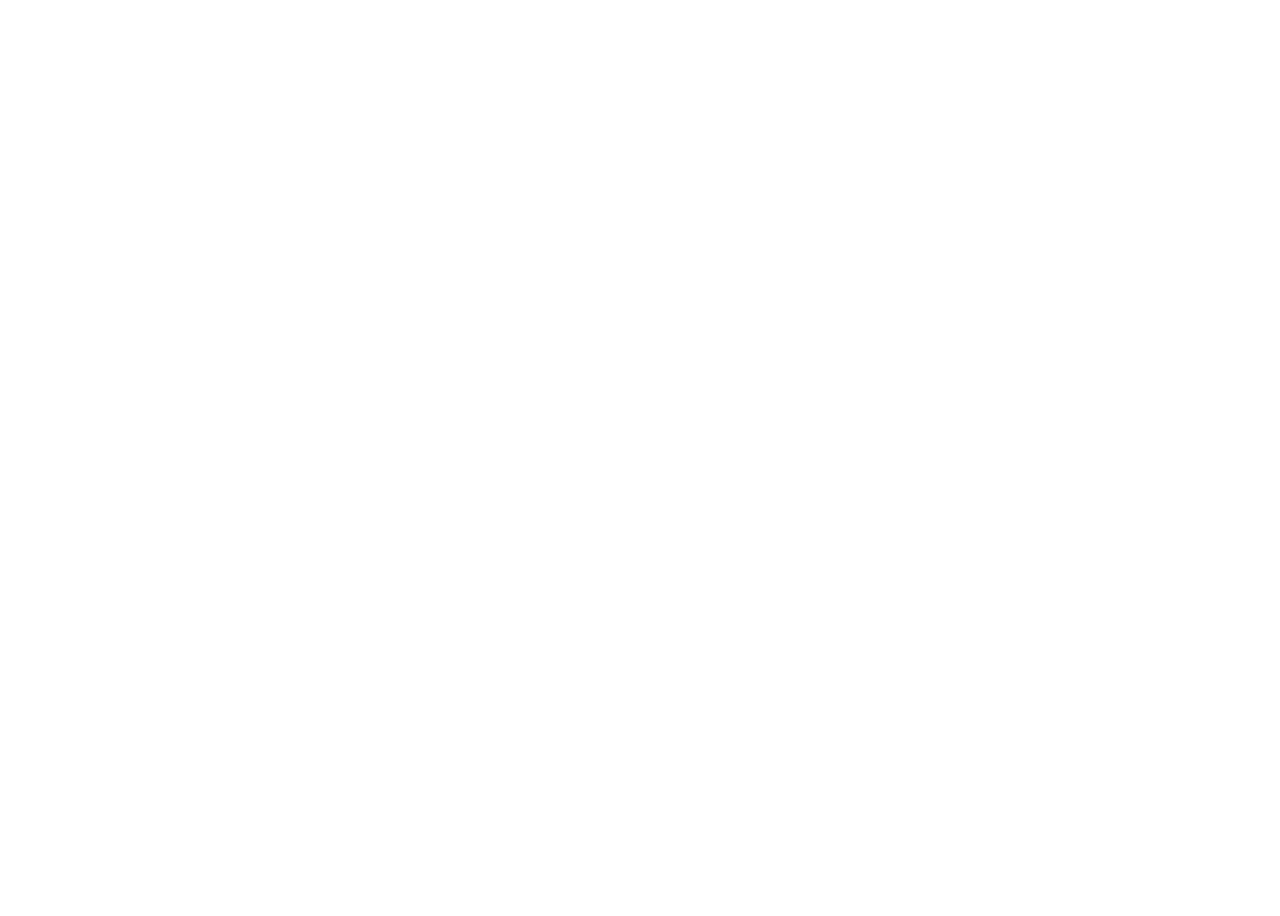
==== commit 61dcfcfc: "Update index.html" ====
--- a/index.html
+++ b/index.html
@@ -1,72 +1,56 @@
 <!DOCTYPE html>
-<html lang="fr" dir="ltr">
-  <head>
-    <meta charset="utf-8">
-    <title>test</title>
-    <link rel="stylesheet" href="style.css">
-  </head>
-  <body>
-    <!-- design inspired by https://www.authkit.com/ -->
-<div class="header">
-  <h2><a href="pornhub.com" target="_blank" rel="noopener noreferrer">Dodo</a></h2>
-  <div class="mid-spot" onclick="document.body.classList.toggle('gold');"></div>
-  <button class="contact-btn">
-    <span class="glow"></span>
-    <span clacomss="contact-btn-content">Contact Us</span>
-  </button>
+<html lang="fr">
+<head>
+  <meta charset="UTF-8">
+  <title>Map des Conflits et Catastrophes</title>
+  <link rel="stylesheet" href="https://unpkg.com/leaflet/dist/leaflet.css" />
+  <style>
+    #carte { height: 100vh; }
+  </style>
+</head>
+<body>
+  <div id="carte"></div>
 
-  <div class="spotlight">
-    <div></div>
-    <div></div>
-    <div></div>
-  </div>
-</div>
+  <script src="https://unpkg.com/leaflet/dist/leaflet.js"></script>
+  <script>
+    // Initialisation de la carte centrée sur le monde
+    const carte = L.map('carte').setView([20, 0], 2);
 
-<canvas id="particleCanvas"></canvas>
+    // Ajouter une couche (ici OpenStreetMap)
+    L.tileLayer('https://{s}.tile.openstreetmap.org/{z}/{x}/{y}.png', {
+      attribution: '&copy; OpenStreetMap contributors'
+    }).addTo(carte);
 
-<div class="accent-lines">
-  <div>
-    <div></div>
-    <div></div>
-    <div></div>
-    <div></div>
-    <div></div>
-  </div>
-  <div>
-    <div></div>
-    <div></div>
-    <div></div>
-    <div></div>
-  </div>
-</div>
-<div class="heroSubP">
-  <p>hello</p>
-</div>
-<div class="hero">
-  <div class="heroT">
-    <h2>on my site</h2>
-    <h2>on my site</h2>
-  </div>
-</div>
-<p class="heroP">The world's no useful<br>
-site web</p>
-<div class="mountains">
-  <div></div>
-  <div></div>
-  <div></div>
-</div>
-<div class="hero-spacer"></div>
+    // Exemple de données dynamiques (à remplacer par un appel AJAX ou fetch)
+    const evenements = [
+      {
+        titre: "Conflit en région X",
+        lat: 34.5,
+        lng: 45.3,
+        description: "Description du conflit...",
+        sources: "<a href='https://exemple.com'>Source 1</a>, <a href='https://exemple2.com'>Source 2</a>"
+      },
+      {
+        titre: "Catastrophe Naturelle Y",
+        lat: -15.2,
+        lng: 28.8,
+        description: "Détails sur la catastrophe...",
+        sources: "<a href='https://exemple.com'>Source 1</a>"
+      }
+    ];
 
-<div class="content-section">
-  <div class="content-acc">
-    <div></div>
-    <div></div>
-  </div>
-  <p class="subt">Revolutionary by design</p>
-  <h3 class="title">Harness. Empower.<br>
-    Unmatched Versatility.</h3>
-  <p class="subp">At the core lies our revolutionary framework, <br>ensuring adaptability across all application architectures.</p>
-</div>
-<script src="code.js"></script>
-  </body>
+    // Ajout des marqueurs sur la carte pour chaque événement
+    evenements.forEach(evenement => {
+      const marker = L.marker([evenement.lat, evenement.lng]).addTo(carte);
+      marker.on('click', () => {
+        const contenuPopup = `
+          <strong>${evenement.titre}</strong><br/>
+          <em>Description:</em> ${evenement.description}<br/>
+          <em>Sources:</em> ${evenement.sources}
+        `;
+        marker.bindPopup(contenuPopup).openPopup();
+      });
+    });
+  </script>
+</body>
 </html>
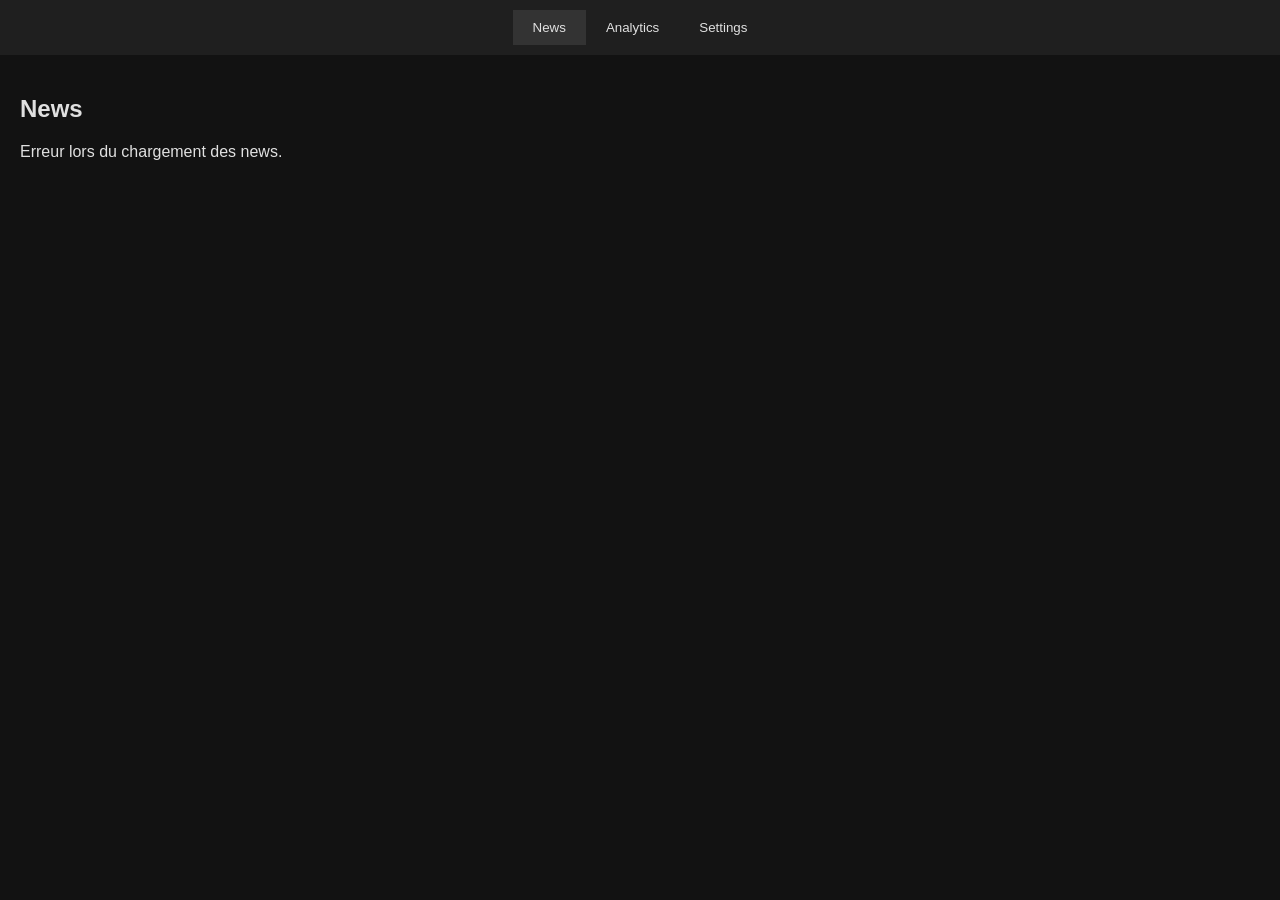
==== commit ff1551b0: "evolution" ====
--- a/index.html
+++ b/index.html
@@ -2,53 +2,44 @@
 <html lang="fr">
 <head>
   <meta charset="UTF-8">
-  <title>Map des Conflits et Catastrophes</title>
-  <link rel="stylesheet" href="https://unpkg.com/leaflet/dist/leaflet.css" />
-  <style>
-    #carte { height: 100vh; }
-  </style>
+  <title>Site des News et Catastrophes</title>
+  <link rel="stylesheet" href="style.css">
 </head>
 <body>
-  <div id="carte"></div>
-
-  <script src="https://unpkg.com/leaflet/dist/leaflet.js"></script>
+  <header>
+    <nav class="tabs">
+      <button class="tab-button active" data-tab="news">News</button>
+      <button class="tab-button" data-tab="analytics">Analytics</button>
+      <button class="tab-button" data-tab="settings">Settings</button>
+    </nav>
+  </header>
+  <main>
+    <section class="tab-content active" id="news">
+      <h2>News</h2>
+      <div id="news-container">
+        <!-- Les news seront chargées ici -->
+      </div>
+    </section>
+    <section class="tab-content" id="analytics">
+      <h2>Analytics</h2>
+      <div id="analytics-container">
+        <!-- Résultats d'analyse -->
+      </div>
+    </section>
+    <section class="tab-content" id="settings">
+      <h2>Paramètres</h2>
+      <p>Configuration de l'interface.</p>
+    </section>
+  </main>
+  <script src="fetchNews.js"></script>
   <script>
-    // Initialisation de la carte centrée sur le monde
-    const carte = L.map('carte').setView([20, 0], 2);
-
-    // Ajouter une couche (ici OpenStreetMap)
-    L.tileLayer('https://{s}.tile.openstreetmap.org/{z}/{x}/{y}.png', {
-      attribution: '&copy; OpenStreetMap contributors'
-    }).addTo(carte);
-
-    // Exemple de données dynamiques (à remplacer par un appel AJAX ou fetch)
-    const evenements = [
-      {
-        titre: "Conflit en région X",
-        lat: 34.5,
-        lng: 45.3,
-        description: "Description du conflit...",
-        sources: "<a href='https://exemple.com'>Source 1</a>, <a href='https://exemple2.com'>Source 2</a>"
-      },
-      {
-        titre: "Catastrophe Naturelle Y",
-        lat: -15.2,
-        lng: 28.8,
-        description: "Détails sur la catastrophe...",
-        sources: "<a href='https://exemple.com'>Source 1</a>"
-      }
-    ];
-
-    // Ajout des marqueurs sur la carte pour chaque événement
-    evenements.forEach(evenement => {
-      const marker = L.marker([evenement.lat, evenement.lng]).addTo(carte);
-      marker.on('click', () => {
-        const contenuPopup = `
-          <strong>${evenement.titre}</strong><br/>
-          <em>Description:</em> ${evenement.description}<br/>
-          <em>Sources:</em> ${evenement.sources}
-        `;
-        marker.bindPopup(contenuPopup).openPopup();
+    // Gestion des onglets
+    document.querySelectorAll('.tab-button').forEach(button => {
+      button.addEventListener('click', () => {
+        document.querySelectorAll('.tab-button').forEach(btn => btn.classList.remove('active'));
+        document.querySelectorAll('.tab-content').forEach(content => content.classList.remove('active'));
+        button.classList.add('active');
+        document.getElementById(button.getAttribute('data-tab')).classList.add('active');
       });
     });
   </script>
--- a/style.css
+++ b/style.css
@@ -0,0 +1,44 @@
+/* style.css */
+body {
+  margin: 0;
+  font-family: Arial, sans-serif;
+  background-color: #121212;
+  color: #e0e0e0;
+}
+
+header {
+  background-color: #1f1f1f;
+}
+
+.tabs {
+  display: flex;
+  justify-content: center;
+  padding: 10px;
+  background-color: #1f1f1f;
+}
+
+.tab-button {
+  background: none;
+  border: none;
+  color: #e0e0e0;
+  padding: 10px 20px;
+  cursor: pointer;
+  transition: background-color 0.3s;
+}
+
+.tab-button:hover,
+.tab-button.active {
+  background-color: #333;
+}
+
+main {
+  padding: 20px;
+}
+
+.tab-content {
+  display: none;
+}
+
+.tab-content.active {
+  display: block;
+}
